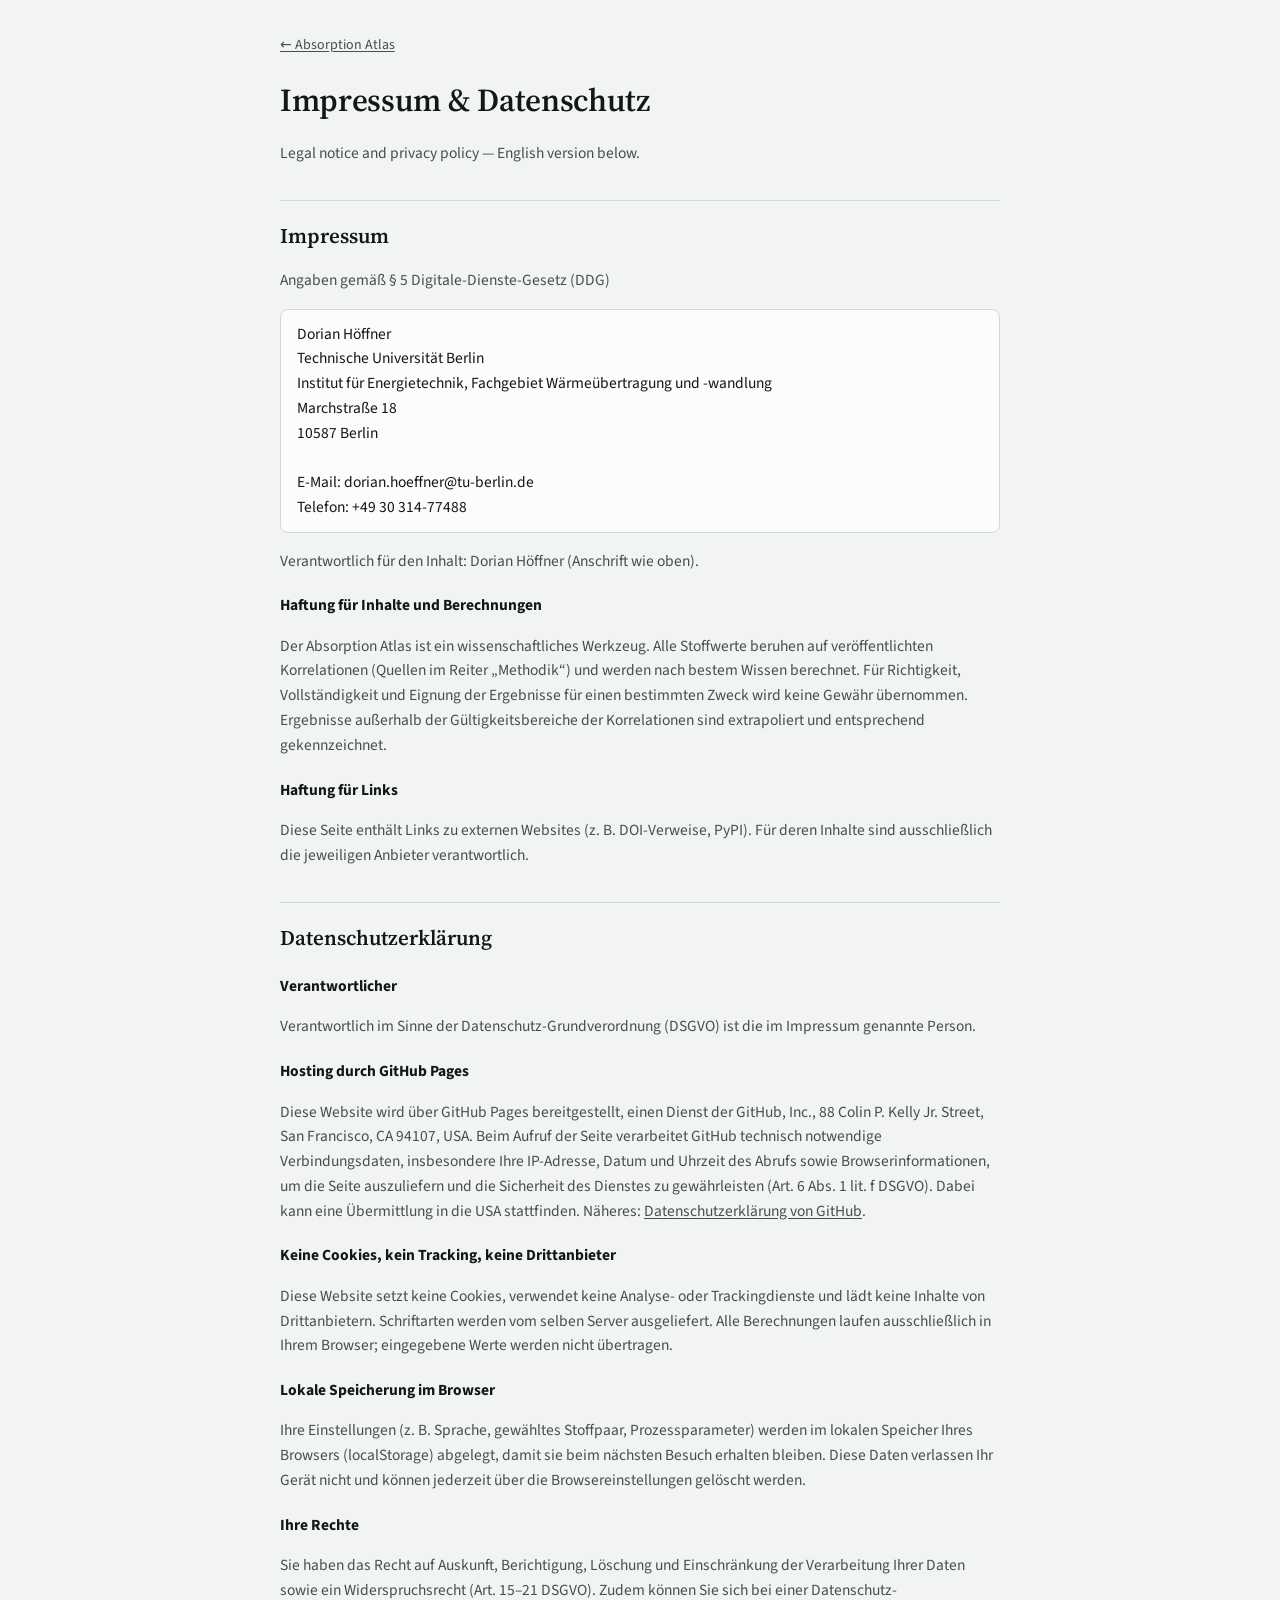
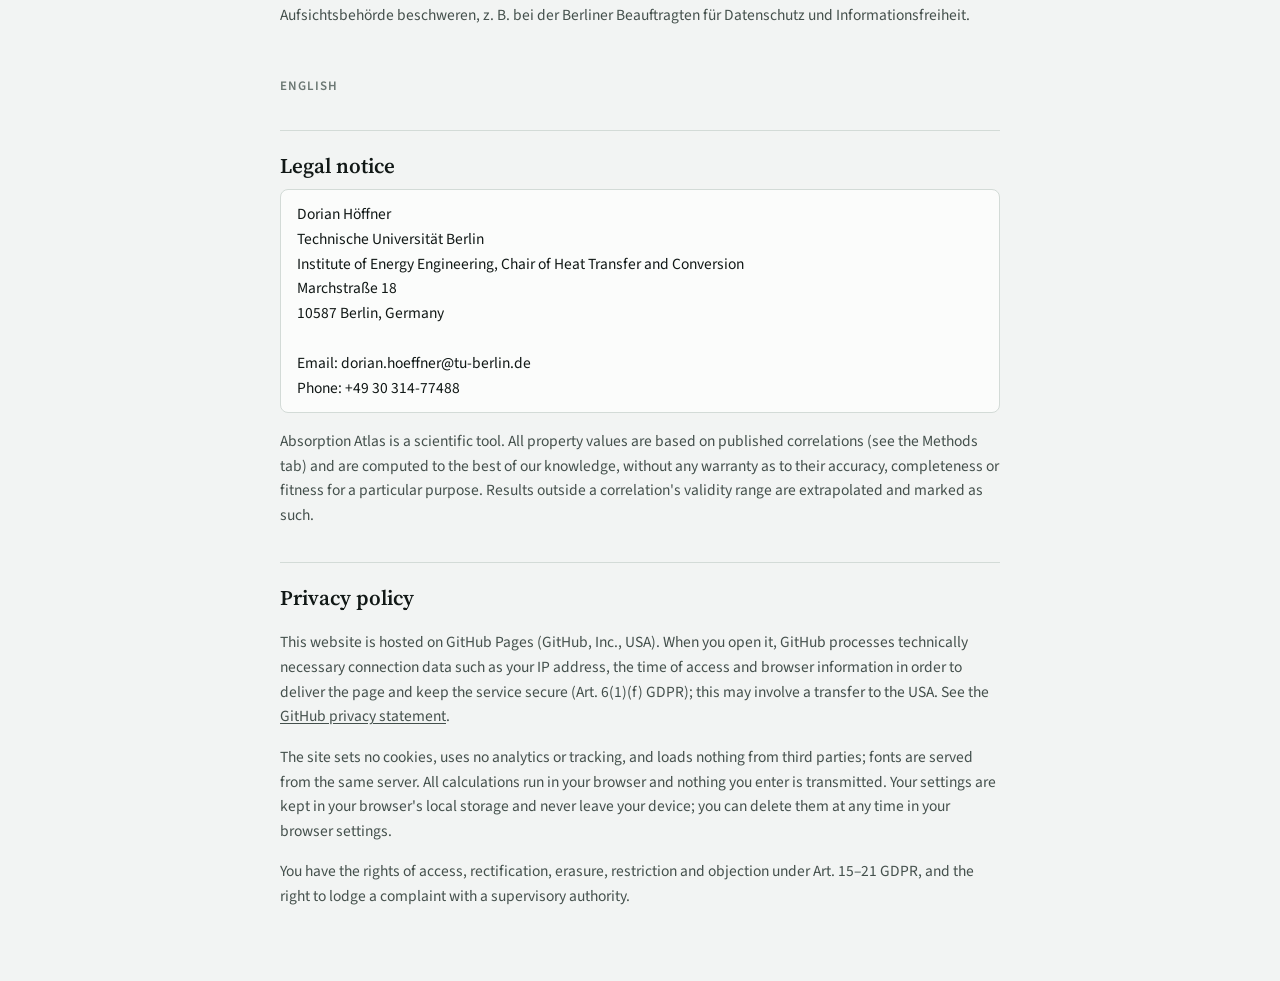
==== docs/legal.html @ fb2a55ff "Release 1.1.0, add Absorption Atlas web app (docs/)" ====
<!doctype html>
<html lang="de">
<head>
<meta charset="utf-8">
<meta name="viewport" content="width=device-width, initial-scale=1">
<title>Impressum & Datenschutz · Absorption Atlas</title>
<meta name="robots" content="noindex">
<link rel="stylesheet" href="fonts.css">
<style>
:root {
  --bg: #f2f4f3; --surface: #fbfcfb; --ink: #111816; --ink-2: #44504c; --muted: #6b7773; --rule: #d3dbd7;
  --font-serif: "Source Serif 4", Georgia, serif;
  --font-sans: "Source Sans 3", "Segoe UI", system-ui, sans-serif;
  color-scheme: light;
}
@media (prefers-color-scheme: dark) {
  :root { --bg: #0b0f0e; --surface: #141a19; --ink: #e8eeec; --ink-2: #b2bdb9; --muted: #84918d; --rule: #2a3431; color-scheme: dark; }
}
* { box-sizing: border-box; }
body { margin: 0; background: var(--bg); color: var(--ink); font-family: var(--font-sans); font-size: 15.5px; line-height: 1.6; }
main { max-width: 760px; margin: 0 auto; padding-inline: 20px; padding-block: 32px 56px; }
a { color: inherit; text-underline-offset: 2px; }
.back { font-size: 14px; color: var(--ink-2); }
h1 { font-family: var(--font-serif); font-weight: 600; font-size: 32px; margin: 18px 0 4px; letter-spacing: -0.01em; }
h2 { font-family: var(--font-serif); font-weight: 600; font-size: 21px; margin: 34px 0 6px; padding-top: 18px; border-top: 1px solid var(--rule); }
h3 { font-size: 15.5px; margin: 20px 0 4px; }
p, li { color: var(--ink-2); }
address { font-style: normal; color: var(--ink); background: var(--surface); border: 1px solid var(--rule); border-radius: 8px; padding: 12px 16px; }
.lang { color: var(--muted); font-size: 13px; letter-spacing: 0.08em; text-transform: uppercase; font-weight: 600; margin-top: 48px; }
</style>
</head>
<body>
<main>
  <a class="back" href="./">← Absorption Atlas</a>

  <h1>Impressum &amp; Datenschutz</h1>
  <p>Legal notice and privacy policy — English version below.</p>

  <h2>Impressum</h2>
  <p>Angaben gemäß § 5 Digitale-Dienste-Gesetz (DDG)</p>
  <address>
    Dorian Höffner<br>
    Technische Universität Berlin<br>
    Institut für Energietechnik, Fachgebiet Wärmeübertragung und -wandlung<br>
    Marchstraße 18<br>
    10587 Berlin<br><br>
    E-Mail: dorian.hoeffner@tu-berlin.de<br>
    Telefon: +49 30 314-77488
  </address>
  <p>Verantwortlich für den Inhalt: Dorian Höffner (Anschrift wie oben).</p>

  <h3>Haftung für Inhalte und Berechnungen</h3>
  <p>Der Absorption Atlas ist ein wissenschaftliches Werkzeug. Alle Stoffwerte beruhen auf veröffentlichten Korrelationen (Quellen im Reiter „Methodik“) und werden nach bestem Wissen berechnet. Für Richtigkeit, Vollständigkeit und Eignung der Ergebnisse für einen bestimmten Zweck wird keine Gewähr übernommen. Ergebnisse außerhalb der Gültigkeitsbereiche der Korrelationen sind extrapoliert und entsprechend gekennzeichnet.</p>

  <h3>Haftung für Links</h3>
  <p>Diese Seite enthält Links zu externen Websites (z. B. DOI-Verweise, PyPI). Für deren Inhalte sind ausschließlich die jeweiligen Anbieter verantwortlich.</p>

  <h2>Datenschutzerklärung</h2>
  <h3>Verantwortlicher</h3>
  <p>Verantwortlich im Sinne der Datenschutz-Grundverordnung (DSGVO) ist die im Impressum genannte Person.</p>

  <h3>Hosting durch GitHub Pages</h3>
  <p>Diese Website wird über GitHub Pages bereitgestellt, einen Dienst der GitHub, Inc., 88 Colin P. Kelly Jr. Street, San Francisco, CA 94107, USA. Beim Aufruf der Seite verarbeitet GitHub technisch notwendige Verbindungsdaten, insbesondere Ihre IP-Adresse, Datum und Uhrzeit des Abrufs sowie Browserinformationen, um die Seite auszuliefern und die Sicherheit des Dienstes zu gewährleisten (Art. 6 Abs. 1 lit. f DSGVO). Dabei kann eine Übermittlung in die USA stattfinden. Näheres: <a href="https://docs.github.com/de/site-policy/privacy-policies/github-general-privacy-statement" rel="noopener">Datenschutzerklärung von GitHub</a>.</p>

  <h3>Keine Cookies, kein Tracking, keine Drittanbieter</h3>
  <p>Diese Website setzt keine Cookies, verwendet keine Analyse- oder Trackingdienste und lädt keine Inhalte von Drittanbietern. Schriftarten werden vom selben Server ausgeliefert. Alle Berechnungen laufen ausschließlich in Ihrem Browser; eingegebene Werte werden nicht übertragen.</p>

  <h3>Lokale Speicherung im Browser</h3>
  <p>Ihre Einstellungen (z. B. Sprache, gewähltes Stoffpaar, Prozessparameter) werden im lokalen Speicher Ihres Browsers (localStorage) abgelegt, damit sie beim nächsten Besuch erhalten bleiben. Diese Daten verlassen Ihr Gerät nicht und können jederzeit über die Browsereinstellungen gelöscht werden.</p>

  <h3>Ihre Rechte</h3>
  <p>Sie haben das Recht auf Auskunft, Berichtigung, Löschung und Einschränkung der Verarbeitung Ihrer Daten sowie ein Widerspruchsrecht (Art. 15–21 DSGVO). Zudem können Sie sich bei einer Datenschutz-Aufsichtsbehörde beschweren, z. B. bei der Berliner Beauftragten für Datenschutz und Informationsfreiheit.</p>

  <p class="lang">English</p>

  <h2>Legal notice</h2>
  <address>
    Dorian Höffner<br>
    Technische Universität Berlin<br>
    Institute of Energy Engineering, Chair of Heat Transfer and Conversion<br>
    Marchstraße 18<br>
    10587 Berlin, Germany<br><br>
    Email: dorian.hoeffner@tu-berlin.de<br>
    Phone: +49 30 314-77488
  </address>
  <p>Absorption Atlas is a scientific tool. All property values are based on published correlations (see the Methods tab) and are computed to the best of our knowledge, without any warranty as to their accuracy, completeness or fitness for a particular purpose. Results outside a correlation's validity range are extrapolated and marked as such.</p>

  <h2>Privacy policy</h2>
  <p>This website is hosted on GitHub Pages (GitHub, Inc., USA). When you open it, GitHub processes technically necessary connection data such as your IP address, the time of access and browser information in order to deliver the page and keep the service secure (Art. 6(1)(f) GDPR); this may involve a transfer to the USA. See the <a href="https://docs.github.com/en/site-policy/privacy-policies/github-general-privacy-statement" rel="noopener">GitHub privacy statement</a>.</p>
  <p>The site sets no cookies, uses no analytics or tracking, and loads nothing from third parties; fonts are served from the same server. All calculations run in your browser and nothing you enter is transmitted. Your settings are kept in your browser's local storage and never leave your device; you can delete them at any time in your browser settings.</p>
  <p>You have the rights of access, rectification, erasure, restriction and objection under Art. 15–21 GDPR, and the right to lodge a complaint with a supervisory authority.</p>
</main>
</body>
</html>
---- docs/fonts.css ----
@font-face {
  font-family: 'Source Serif 4';
  font-style: normal;
  font-display: swap;
  font-weight: 200 900;
  src: url(fonts/source-serif-4-greek-opsz-normal.woff2) format('woff2');
  unicode-range: U+0370-0377,U+037A-037F,U+0384-038A,U+038C,U+038E-03A1,U+03A3-03FF;
}
@font-face {
  font-family: 'Source Serif 4';
  font-style: normal;
  font-display: swap;
  font-weight: 200 900;
  src: url(fonts/source-serif-4-latin-ext-opsz-normal.woff2) format('woff2');
  unicode-range: U+0100-02BA,U+02BD-02C5,U+02C7-02CC,U+02CE-02D7,U+02DD-02FF,U+0304,U+0308,U+0329,U+1D00-1DBF,U+1E00-1E9F,U+1EF2-1EFF,U+2020,U+20A0-20AB,U+20AD-20C0,U+2113,U+2C60-2C7F,U+A720-A7FF;
}
@font-face {
  font-family: 'Source Serif 4';
  font-style: normal;
  font-display: swap;
  font-weight: 200 900;
  src: url(fonts/source-serif-4-latin-opsz-normal.woff2) format('woff2');
  unicode-range: U+0000-00FF,U+0131,U+0152-0153,U+02BB-02BC,U+02C6,U+02DA,U+02DC,U+0304,U+0308,U+0329,U+2000-206F,U+20AC,U+2122,U+2191,U+2193,U+2212,U+2215,U+FEFF,U+FFFD;
}
@font-face {
  font-family: 'Source Serif 4';
  font-style: italic;
  font-display: swap;
  font-weight: 200 900;
  src: url(fonts/source-serif-4-greek-opsz-italic.woff2) format('woff2');
  unicode-range: U+0370-0377,U+037A-037F,U+0384-038A,U+038C,U+038E-03A1,U+03A3-03FF;
}
@font-face {
  font-family: 'Source Serif 4';
  font-style: italic;
  font-display: swap;
  font-weight: 200 900;
  src: url(fonts/source-serif-4-latin-ext-opsz-italic.woff2) format('woff2');
  unicode-range: U+0100-02BA,U+02BD-02C5,U+02C7-02CC,U+02CE-02D7,U+02DD-02FF,U+0304,U+0308,U+0329,U+1D00-1DBF,U+1E00-1E9F,U+1EF2-1EFF,U+2020,U+20A0-20AB,U+20AD-20C0,U+2113,U+2C60-2C7F,U+A720-A7FF;
}
@font-face {
  font-family: 'Source Serif 4';
  font-style: italic;
  font-display: swap;
  font-weight: 200 900;
  src: url(fonts/source-serif-4-latin-opsz-italic.woff2) format('woff2');
  unicode-range: U+0000-00FF,U+0131,U+0152-0153,U+02BB-02BC,U+02C6,U+02DA,U+02DC,U+0304,U+0308,U+0329,U+2000-206F,U+20AC,U+2122,U+2191,U+2193,U+2212,U+2215,U+FEFF,U+FFFD;
}
@font-face {
  font-family: 'Source Sans 3';
  font-style: normal;
  font-display: swap;
  font-weight: 200 900;
  src: url(fonts/source-sans-3-greek-wght-normal.woff2) format('woff2');
  unicode-range: U+0370-0377,U+037A-037F,U+0384-038A,U+038C,U+038E-03A1,U+03A3-03FF;
}
@font-face {
  font-family: 'Source Sans 3';
  font-style: normal;
  font-display: swap;
  font-weight: 200 900;
  src: url(fonts/source-sans-3-latin-ext-wght-normal.woff2) format('woff2');
  unicode-range: U+0100-02BA,U+02BD-02C5,U+02C7-02CC,U+02CE-02D7,U+02DD-02FF,U+0304,U+0308,U+0329,U+1D00-1DBF,U+1E00-1E9F,U+1EF2-1EFF,U+2020,U+20A0-20AB,U+20AD-20C0,U+2113,U+2C60-2C7F,U+A720-A7FF;
}
@font-face {
  font-family: 'Source Sans 3';
  font-style: normal;
  font-display: swap;
  font-weight: 200 900;
  src: url(fonts/source-sans-3-latin-wght-normal.woff2) format('woff2');
  unicode-range: U+0000-00FF,U+0131,U+0152-0153,U+02BB-02BC,U+02C6,U+02DA,U+02DC,U+0304,U+0308,U+0329,U+2000-206F,U+20AC,U+2122,U+2191,U+2193,U+2212,U+2215,U+FEFF,U+FFFD;
}
@font-face {
  font-family: 'Source Sans 3';
  font-style: italic;
  font-display: swap;
  font-weight: 200 900;
  src: url(fonts/source-sans-3-greek-wght-italic.woff2) format('woff2');
  unicode-range: U+0370-0377,U+037A-037F,U+0384-038A,U+038C,U+038E-03A1,U+03A3-03FF;
}
@font-face {
  font-family: 'Source Sans 3';
  font-style: italic;
  font-display: swap;
  font-weight: 200 900;
  src: url(fonts/source-sans-3-latin-ext-wght-italic.woff2) format('woff2');
  unicode-range: U+0100-02BA,U+02BD-02C5,U+02C7-02CC,U+02CE-02D7,U+02DD-02FF,U+0304,U+0308,U+0329,U+1D00-1DBF,U+1E00-1E9F,U+1EF2-1EFF,U+2020,U+20A0-20AB,U+20AD-20C0,U+2113,U+2C60-2C7F,U+A720-A7FF;
}
@font-face {
  font-family: 'Source Sans 3';
  font-style: italic;
  font-display: swap;
  font-weight: 200 900;
  src: url(fonts/source-sans-3-latin-wght-italic.woff2) format('woff2');
  unicode-range: U+0000-00FF,U+0131,U+0152-0153,U+02BB-02BC,U+02C6,U+02DA,U+02DC,U+0304,U+0308,U+0329,U+2000-206F,U+20AC,U+2122,U+2191,U+2193,U+2212,U+2215,U+FEFF,U+FFFD;
}
@font-face {
  font-family: 'Source Code Pro';
  font-style: normal;
  font-display: swap;
  font-weight: 400;
  src: url(fonts/source-code-pro-greek-400-normal.woff2) format('woff2');
  unicode-range: U+0370-0377,U+037A-037F,U+0384-038A,U+038C,U+038E-03A1,U+03A3-03FF;
}
@font-face {
  font-family: 'Source Code Pro';
  font-style: normal;
  font-display: swap;
  font-weight: 400;
  src: url(fonts/source-code-pro-latin-ext-400-normal.woff2) format('woff2');
  unicode-range: U+0100-02BA,U+02BD-02C5,U+02C7-02CC,U+02CE-02D7,U+02DD-02FF,U+0304,U+0308,U+0329,U+1D00-1DBF,U+1E00-1E9F,U+1EF2-1EFF,U+2020,U+20A0-20AB,U+20AD-20C0,U+2113,U+2C60-2C7F,U+A720-A7FF;
}
@font-face {
  font-family: 'Source Code Pro';
  font-style: normal;
  font-display: swap;
  font-weight: 400;
  src: url(fonts/source-code-pro-latin-400-normal.woff2) format('woff2');
  unicode-range: U+0000-00FF,U+0131,U+0152-0153,U+02BB-02BC,U+02C6,U+02DA,U+02DC,U+0304,U+0308,U+0329,U+2000-206F,U+20AC,U+2122,U+2191,U+2193,U+2212,U+2215,U+FEFF,U+FFFD;
}
@font-face {
  font-family: 'Source Code Pro';
  font-style: normal;
  font-display: swap;
  font-weight: 500;
  src: url(fonts/source-code-pro-greek-500-normal.woff2) format('woff2');
  unicode-range: U+0370-0377,U+037A-037F,U+0384-038A,U+038C,U+038E-03A1,U+03A3-03FF;
}
@font-face {
  font-family: 'Source Code Pro';
  font-style: normal;
  font-display: swap;
  font-weight: 500;
  src: url(fonts/source-code-pro-latin-ext-500-normal.woff2) format('woff2');
  unicode-range: U+0100-02BA,U+02BD-02C5,U+02C7-02CC,U+02CE-02D7,U+02DD-02FF,U+0304,U+0308,U+0329,U+1D00-1DBF,U+1E00-1E9F,U+1EF2-1EFF,U+2020,U+20A0-20AB,U+20AD-20C0,U+2113,U+2C60-2C7F,U+A720-A7FF;
}
@font-face {
  font-family: 'Source Code Pro';
  font-style: normal;
  font-display: swap;
  font-weight: 500;
  src: url(fonts/source-code-pro-latin-500-normal.woff2) format('woff2');
  unicode-range: U+0000-00FF,U+0131,U+0152-0153,U+02BB-02BC,U+02C6,U+02DA,U+02DC,U+0304,U+0308,U+0329,U+2000-206F,U+20AC,U+2122,U+2191,U+2193,U+2212,U+2215,U+FEFF,U+FFFD;
}
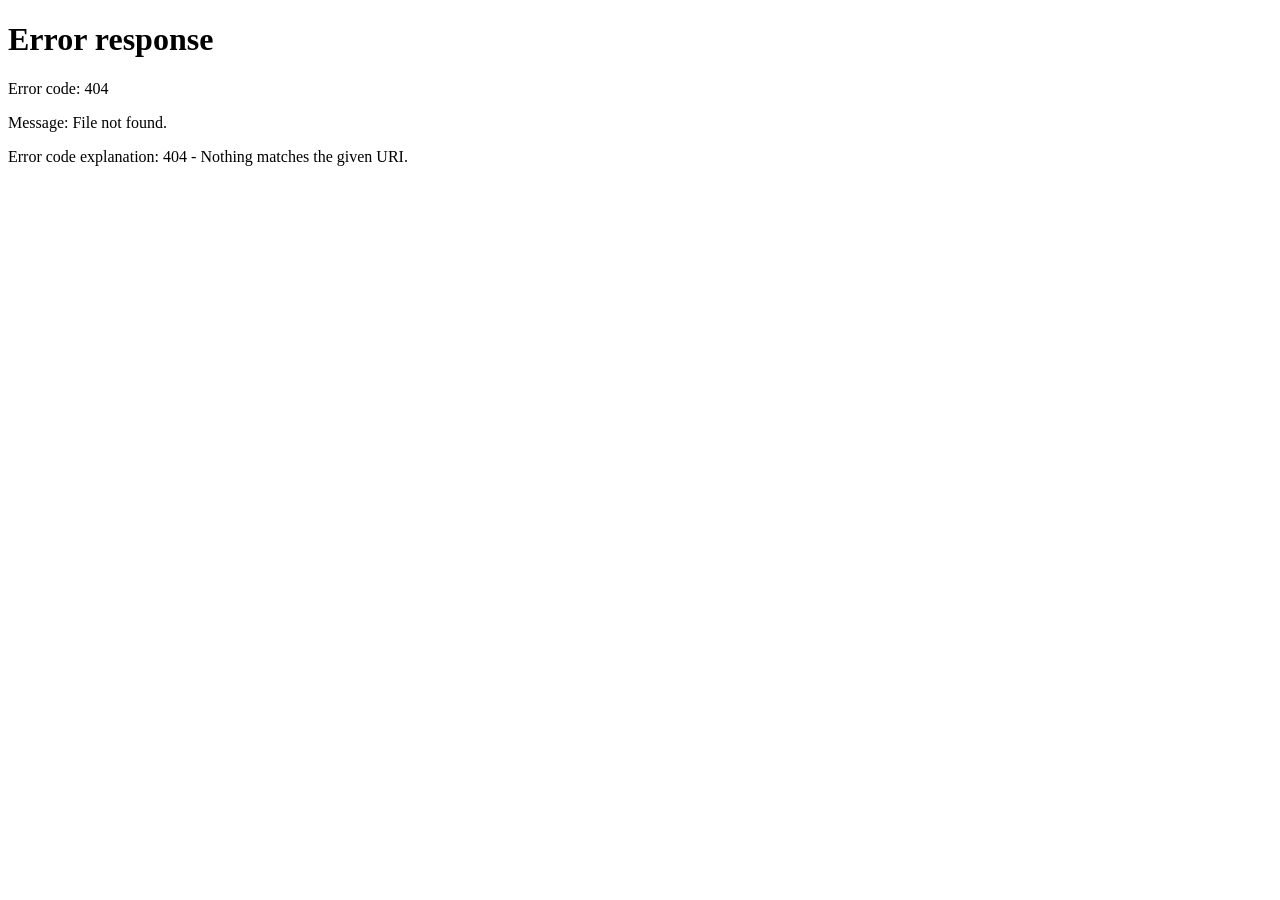
==== commit 2dd9861f: "Atlas: introduction for non-experts, Storage tab first, ATB keywords" ====
--- a/docs/legal.html
+++ b/docs/legal.html
@@ -3,92 +3,13 @@
 <head>
 <meta charset="utf-8">
 <meta name="viewport" content="width=device-width, initial-scale=1">
-<title>Impressum & Datenschutz · Absorption Atlas</title>
+<title>Impressum und Datenschutz · Dorian Höffner</title>
 <meta name="robots" content="noindex">
-<link rel="stylesheet" href="fonts.css">
-<style>
-:root {
-  --bg: #f2f4f3; --surface: #fbfcfb; --ink: #111816; --ink-2: #44504c; --muted: #6b7773; --rule: #d3dbd7;
-  --font-serif: "Source Serif 4", Georgia, serif;
-  --font-sans: "Source Sans 3", "Segoe UI", system-ui, sans-serif;
-  color-scheme: light;
-}
-@media (prefers-color-scheme: dark) {
-  :root { --bg: #0b0f0e; --surface: #141a19; --ink: #e8eeec; --ink-2: #b2bdb9; --muted: #84918d; --rule: #2a3431; color-scheme: dark; }
-}
-* { box-sizing: border-box; }
-body { margin: 0; background: var(--bg); color: var(--ink); font-family: var(--font-sans); font-size: 15.5px; line-height: 1.6; }
-main { max-width: 760px; margin: 0 auto; padding-inline: 20px; padding-block: 32px 56px; }
-a { color: inherit; text-underline-offset: 2px; }
-.back { font-size: 14px; color: var(--ink-2); }
-h1 { font-family: var(--font-serif); font-weight: 600; font-size: 32px; margin: 18px 0 4px; letter-spacing: -0.01em; }
-h2 { font-family: var(--font-serif); font-weight: 600; font-size: 21px; margin: 34px 0 6px; padding-top: 18px; border-top: 1px solid var(--rule); }
-h3 { font-size: 15.5px; margin: 20px 0 4px; }
-p, li { color: var(--ink-2); }
-address { font-style: normal; color: var(--ink); background: var(--surface); border: 1px solid var(--rule); border-radius: 8px; padding: 12px 16px; }
-.lang { color: var(--muted); font-size: 13px; letter-spacing: 0.08em; text-transform: uppercase; font-weight: 600; margin-top: 48px; }
-</style>
+<link rel="canonical" href="https://dorianhoeffner.com/legal.html">
+<meta http-equiv="refresh" content="0; url=/legal.html">
 </head>
 <body>
-<main>
-  <a class="back" href="./">← Absorption Atlas</a>
-
-  <h1>Impressum &amp; Datenschutz</h1>
-  <p>Legal notice and privacy policy — English version below.</p>
-
-  <h2>Impressum</h2>
-  <p>Angaben gemäß § 5 Digitale-Dienste-Gesetz (DDG)</p>
-  <address>
-    Dorian Höffner<br>
-    Technische Universität Berlin<br>
-    Institut für Energietechnik, Fachgebiet Wärmeübertragung und -wandlung<br>
-    Marchstraße 18<br>
-    10587 Berlin<br><br>
-    E-Mail: dorian.hoeffner@tu-berlin.de<br>
-    Telefon: +49 30 314-77488
-  </address>
-  <p>Verantwortlich für den Inhalt: Dorian Höffner (Anschrift wie oben).</p>
-
-  <h3>Haftung für Inhalte und Berechnungen</h3>
-  <p>Der Absorption Atlas ist ein wissenschaftliches Werkzeug. Alle Stoffwerte beruhen auf veröffentlichten Korrelationen (Quellen im Reiter „Methodik“) und werden nach bestem Wissen berechnet. Für Richtigkeit, Vollständigkeit und Eignung der Ergebnisse für einen bestimmten Zweck wird keine Gewähr übernommen. Ergebnisse außerhalb der Gültigkeitsbereiche der Korrelationen sind extrapoliert und entsprechend gekennzeichnet.</p>
-
-  <h3>Haftung für Links</h3>
-  <p>Diese Seite enthält Links zu externen Websites (z. B. DOI-Verweise, PyPI). Für deren Inhalte sind ausschließlich die jeweiligen Anbieter verantwortlich.</p>
-
-  <h2>Datenschutzerklärung</h2>
-  <h3>Verantwortlicher</h3>
-  <p>Verantwortlich im Sinne der Datenschutz-Grundverordnung (DSGVO) ist die im Impressum genannte Person.</p>
-
-  <h3>Hosting durch GitHub Pages</h3>
-  <p>Diese Website wird über GitHub Pages bereitgestellt, einen Dienst der GitHub, Inc., 88 Colin P. Kelly Jr. Street, San Francisco, CA 94107, USA. Beim Aufruf der Seite verarbeitet GitHub technisch notwendige Verbindungsdaten, insbesondere Ihre IP-Adresse, Datum und Uhrzeit des Abrufs sowie Browserinformationen, um die Seite auszuliefern und die Sicherheit des Dienstes zu gewährleisten (Art. 6 Abs. 1 lit. f DSGVO). Dabei kann eine Übermittlung in die USA stattfinden. Näheres: <a href="https://docs.github.com/de/site-policy/privacy-policies/github-general-privacy-statement" rel="noopener">Datenschutzerklärung von GitHub</a>.</p>
-
-  <h3>Keine Cookies, kein Tracking, keine Drittanbieter</h3>
-  <p>Diese Website setzt keine Cookies, verwendet keine Analyse- oder Trackingdienste und lädt keine Inhalte von Drittanbietern. Schriftarten werden vom selben Server ausgeliefert. Alle Berechnungen laufen ausschließlich in Ihrem Browser; eingegebene Werte werden nicht übertragen.</p>
-
-  <h3>Lokale Speicherung im Browser</h3>
-  <p>Ihre Einstellungen (z. B. Sprache, gewähltes Stoffpaar, Prozessparameter) werden im lokalen Speicher Ihres Browsers (localStorage) abgelegt, damit sie beim nächsten Besuch erhalten bleiben. Diese Daten verlassen Ihr Gerät nicht und können jederzeit über die Browsereinstellungen gelöscht werden.</p>
-
-  <h3>Ihre Rechte</h3>
-  <p>Sie haben das Recht auf Auskunft, Berichtigung, Löschung und Einschränkung der Verarbeitung Ihrer Daten sowie ein Widerspruchsrecht (Art. 15–21 DSGVO). Zudem können Sie sich bei einer Datenschutz-Aufsichtsbehörde beschweren, z. B. bei der Berliner Beauftragten für Datenschutz und Informationsfreiheit.</p>
-
-  <p class="lang">English</p>
-
-  <h2>Legal notice</h2>
-  <address>
-    Dorian Höffner<br>
-    Technische Universität Berlin<br>
-    Institute of Energy Engineering, Chair of Heat Transfer and Conversion<br>
-    Marchstraße 18<br>
-    10587 Berlin, Germany<br><br>
-    Email: dorian.hoeffner@tu-berlin.de<br>
-    Phone: +49 30 314-77488
-  </address>
-  <p>Absorption Atlas is a scientific tool. All property values are based on published correlations (see the Methods tab) and are computed to the best of our knowledge, without any warranty as to their accuracy, completeness or fitness for a particular purpose. Results outside a correlation's validity range are extrapolated and marked as such.</p>
-
-  <h2>Privacy policy</h2>
-  <p>This website is hosted on GitHub Pages (GitHub, Inc., USA). When you open it, GitHub processes technically necessary connection data such as your IP address, the time of access and browser information in order to deliver the page and keep the service secure (Art. 6(1)(f) GDPR); this may involve a transfer to the USA. See the <a href="https://docs.github.com/en/site-policy/privacy-policies/github-general-privacy-statement" rel="noopener">GitHub privacy statement</a>.</p>
-  <p>The site sets no cookies, uses no analytics or tracking, and loads nothing from third parties; fonts are served from the same server. All calculations run in your browser and nothing you enter is transmitted. Your settings are kept in your browser's local storage and never leave your device; you can delete them at any time in your browser settings.</p>
-  <p>You have the rights of access, rectification, erasure, restriction and objection under Art. 15–21 GDPR, and the right to lodge a complaint with a supervisory authority.</p>
-</main>
+<p>Impressum und Datenschutz für alle Seiten von dorianhoeffner.com: <a href="/legal.html">dorianhoeffner.com/legal.html</a></p>
+<p lang="en">Legal notice and privacy policy for all pages of dorianhoeffner.com: <a href="/legal.html">dorianhoeffner.com/legal.html</a></p>
 </body>
 </html>
